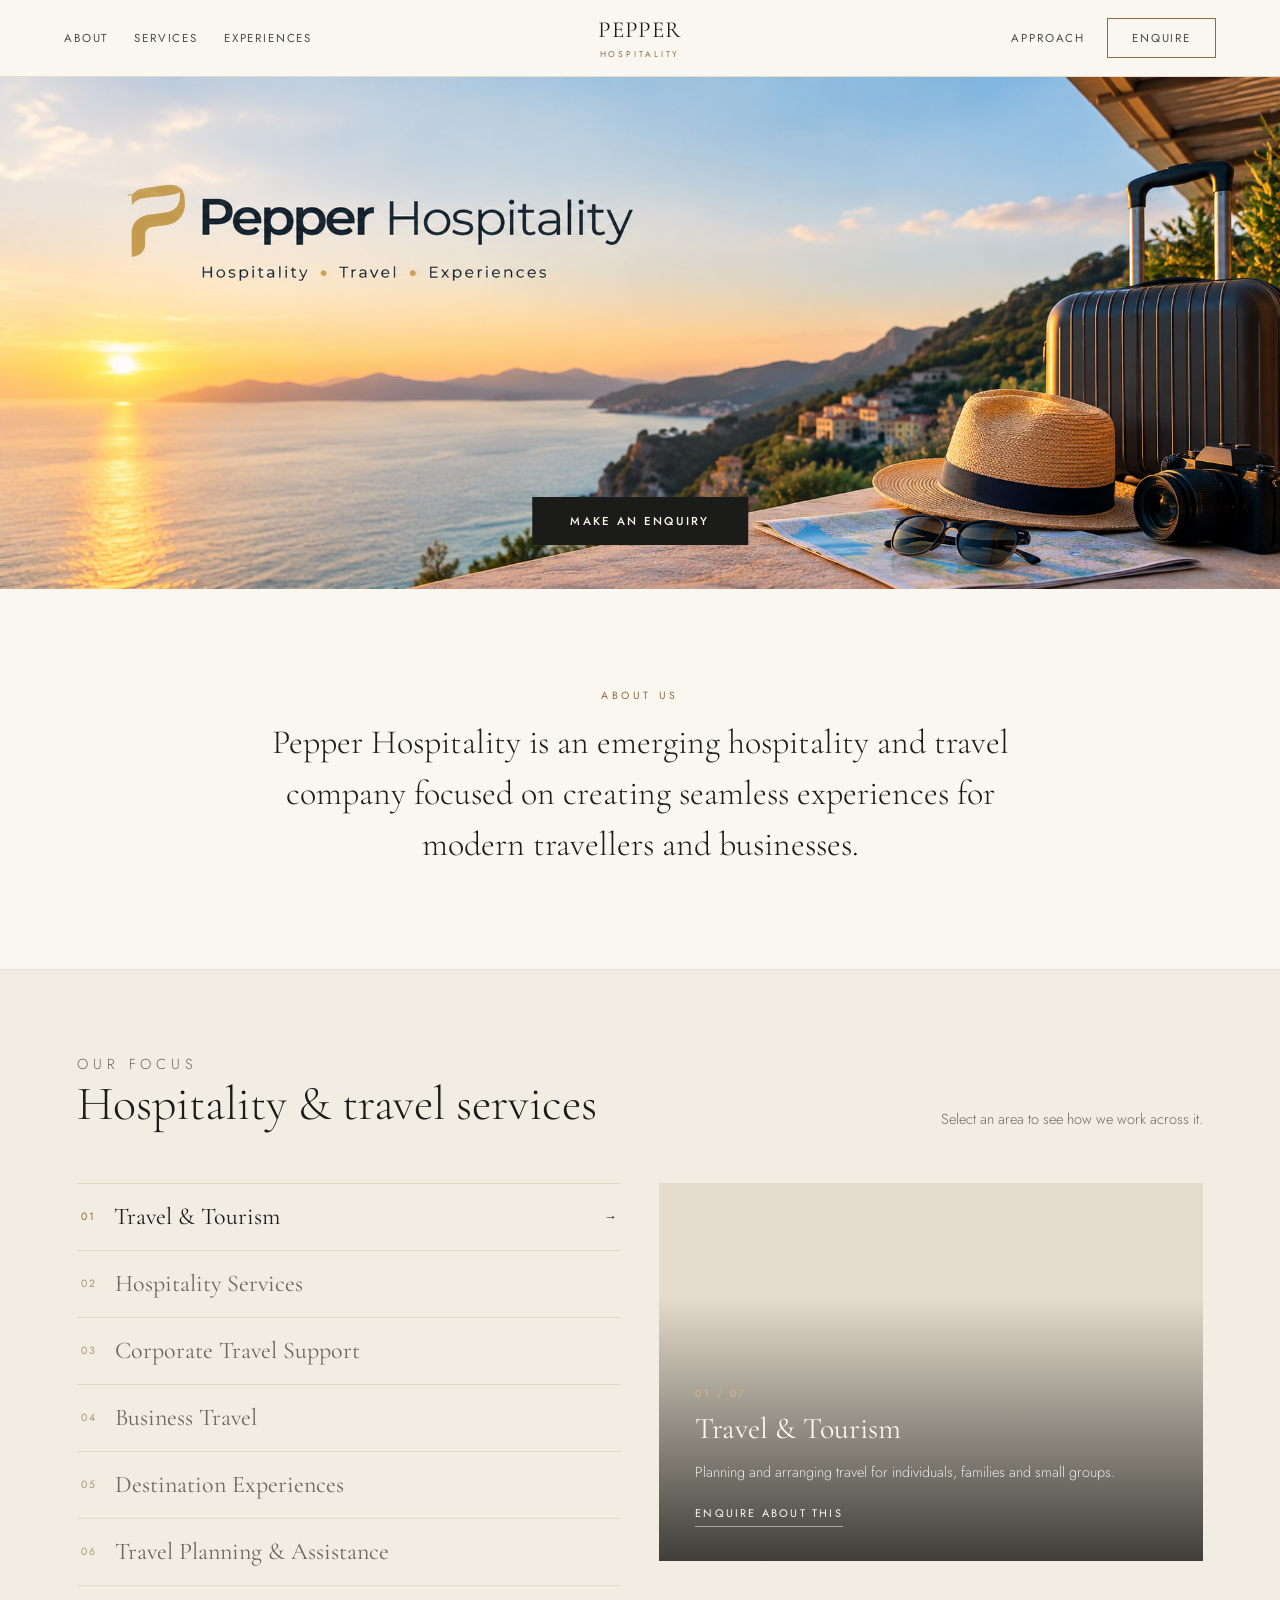
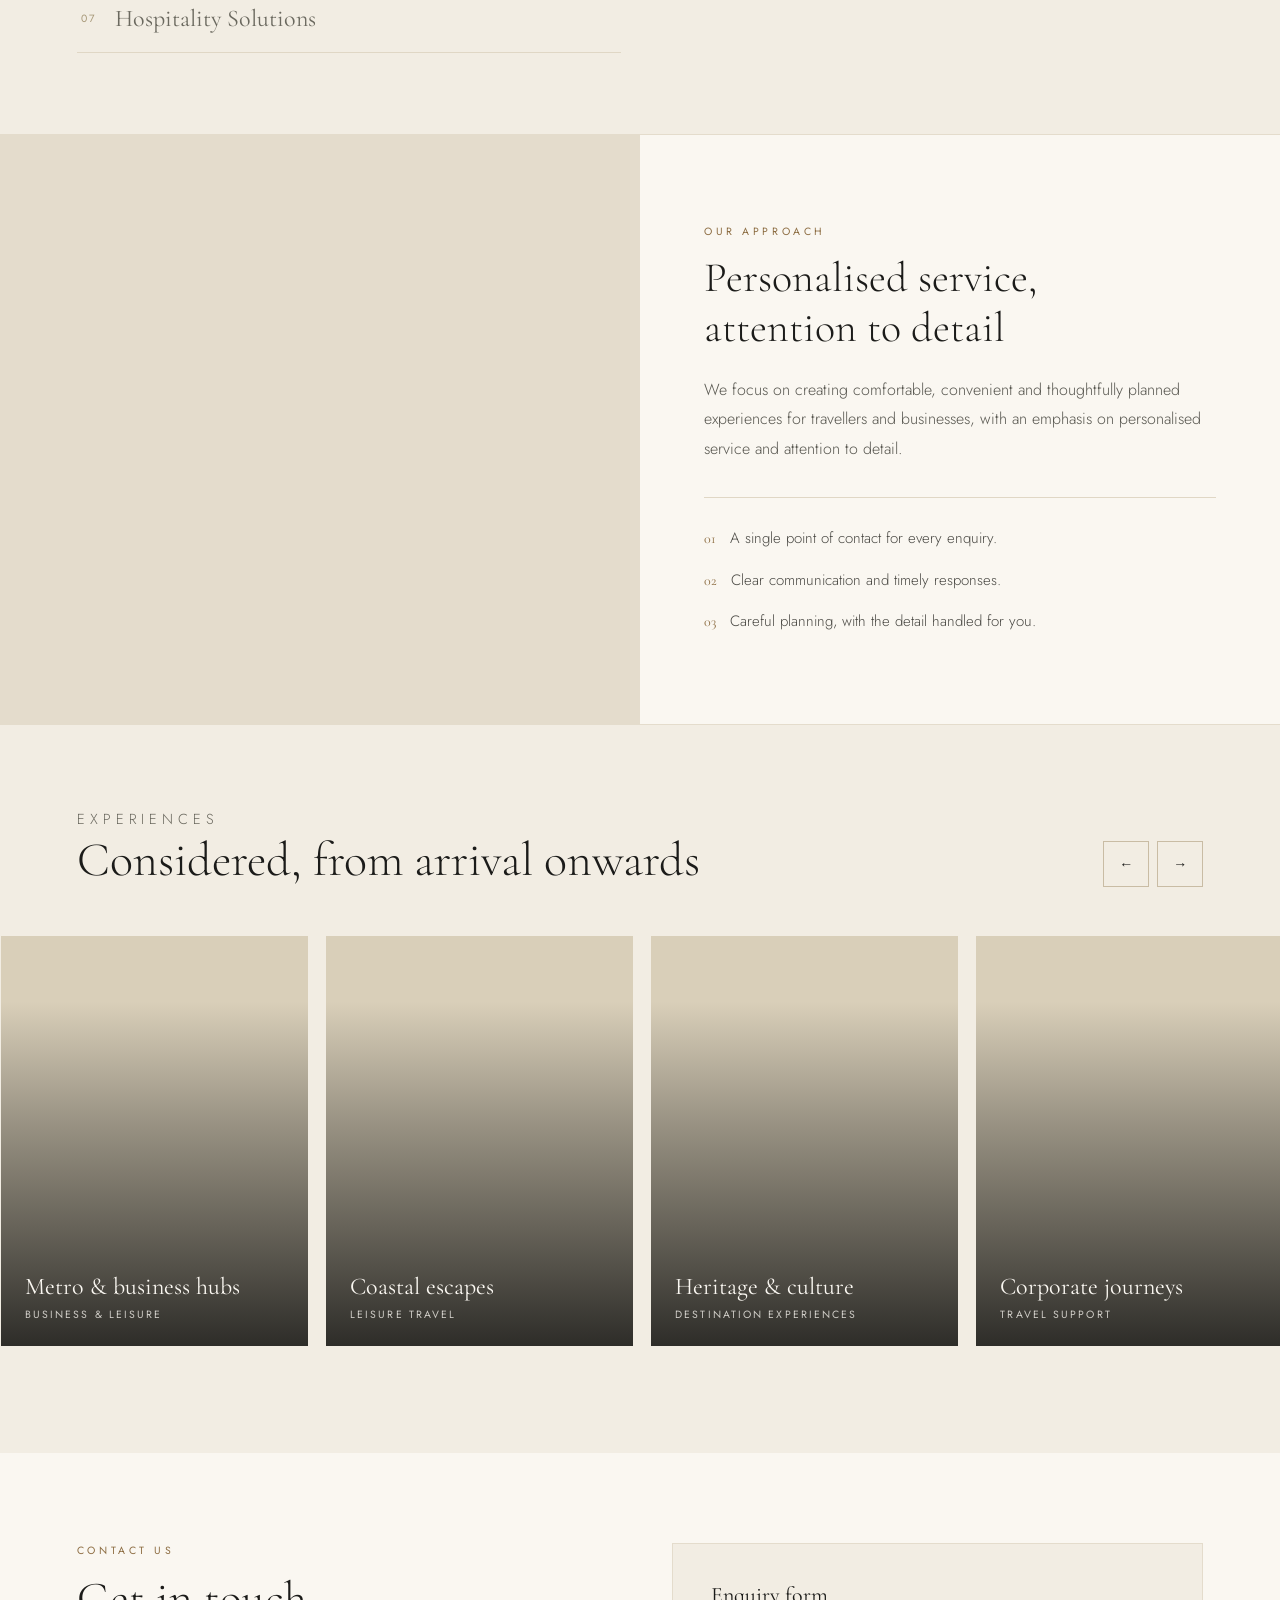
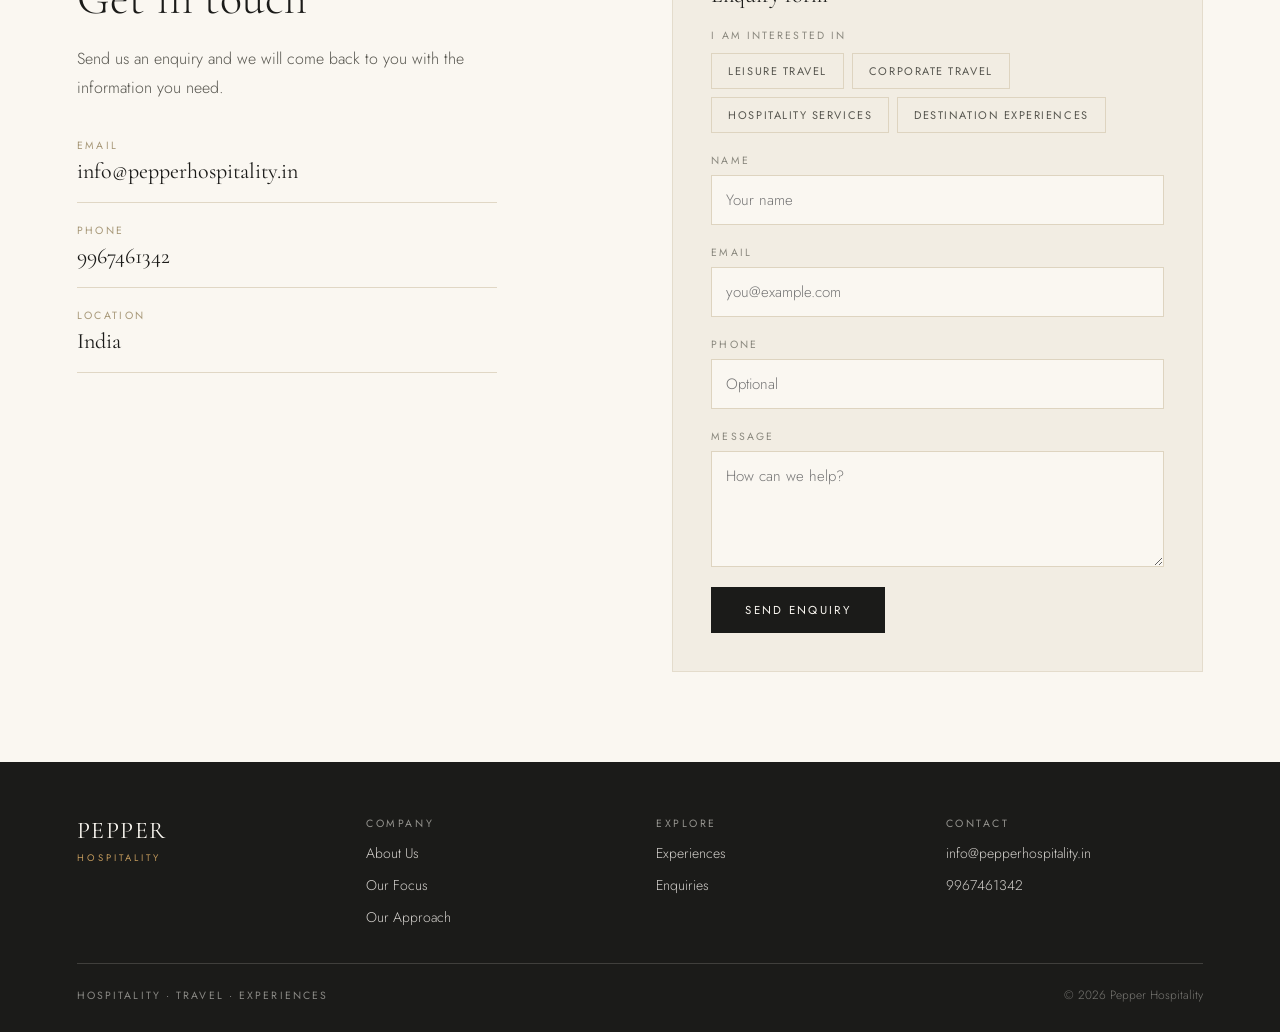
==== index.html @ b29d6ea1 "Add site content and GitHub Actions deploy workflow Deploys to the production server via rsync over " ====
<!DOCTYPE html>
<html lang="en">
<head>
<meta charset="utf-8">
<meta name="viewport" content="width=device-width, initial-scale=1">
<title>Pepper Hospitality — Hospitality · Travel · Experiences</title>
<meta name="description" content="Pepper Hospitality is an emerging hospitality and travel company focused on creating seamless experiences for modern travellers and businesses.">
<link rel="preconnect" href="https://fonts.googleapis.com">
<link rel="preconnect" href="https://fonts.gstatic.com" crossorigin>
<link href="https://fonts.googleapis.com/css2?family=Cormorant+Garamond:ital,wght@0,300;0,400;0,500;1,300&family=Jost:wght@300;400;500;600;700&display=swap" rel="stylesheet">
<link rel="stylesheet" href="assets/style.css">
</head>
<body>

<header class="site-header">
  <nav class="nav-links">
    <a href="#about">About</a>
    <a href="#focus">Services</a>
    <a href="#experiences">Experiences</a>
  </nav>
  <a href="#top" class="brand">
    <span class="brand-name">PEPPER</span>
    <span class="brand-sub">Hospitality</span>
  </a>
  <div class="nav-right">
    <a href="#approach">Approach</a>
    <a href="#contact" class="btn-enquire">Enquire</a>
  </div>
</header>

<section id="top" class="hero">
  <img class="hero-image" src="assets/hero-banner.png" alt="Pepper Hospitality — Hospitality, Travel, Experiences">
  <a href="#contact" class="hero-cta">Make an enquiry</a>
</section>

<section id="about" class="about">
  <div class="about-inner">
    <p class="eyebrow">About Us</p>
    <p class="about-lead serif">Pepper Hospitality is an emerging hospitality and travel company focused on creating seamless experiences for modern travellers and businesses.</p>
  </div>
</section>

<section id="focus" class="focus">
  <div class="section-head">
    <div>
      <p class="eyebrow">Our Focus</p>
      <h2 class="serif">Hospitality &amp; travel services</h2>
    </div>
    <p>Select an area to see how we work across it.</p>
  </div>
  <div class="focus-grid">
    <div class="focus-list">
      <button type="button" class="focus-item" data-no="01" data-title="Travel &amp; Tourism" data-body="Planning and arranging travel for individuals, families and small groups." data-img="https://images.unsplash.com/photo-1524492412937-b28074a5d7da?auto=format&amp;fit=crop&amp;w=1200&amp;q=80">
        <span class="no">01</span>
        <span class="title serif">Travel &amp; Tourism</span>
        <span class="arrow">→</span>
      </button>
      <button type="button" class="focus-item" data-no="02" data-title="Hospitality Services" data-body="Guest-focused hospitality support delivered to a consistent standard." data-img="https://images.unsplash.com/photo-1611892440504-42a792e24d32?auto=format&amp;fit=crop&amp;w=1200&amp;q=80">
        <span class="no">02</span>
        <span class="title serif">Hospitality Services</span>
        <span class="arrow">→</span>
      </button>
      <button type="button" class="focus-item" data-no="03" data-title="Corporate Travel Support" data-body="Assisting organisations with the travel arrangements of their teams." data-img="https://images.unsplash.com/photo-1552664730-d307ca884978?auto=format&amp;fit=crop&amp;w=1200&amp;q=80">
        <span class="no">03</span>
        <span class="title serif">Corporate Travel Support</span>
        <span class="arrow">→</span>
      </button>
      <button type="button" class="focus-item" data-no="04" data-title="Business Travel" data-body="Travel and stay arrangements for meetings, projects and assignments." data-img="https://images.unsplash.com/photo-1486406146926-c627a92ad1ab?auto=format&amp;fit=crop&amp;w=1200&amp;q=80">
        <span class="no">04</span>
        <span class="title serif">Business Travel</span>
        <span class="arrow">→</span>
      </button>
      <button type="button" class="focus-item" data-no="05" data-title="Destination Experiences" data-body="Local experiences selected to suit the traveller and the occasion." data-img="https://images.unsplash.com/photo-1582719478250-c89cae4dc85b?auto=format&amp;fit=crop&amp;w=1200&amp;q=80">
        <span class="no">05</span>
        <span class="title serif">Destination Experiences</span>
        <span class="arrow">→</span>
      </button>
      <button type="button" class="focus-item" data-no="06" data-title="Travel Planning &amp; Assistance" data-body="Itineraries, documentation guidance and support before and during travel." data-img="https://images.unsplash.com/photo-1488646953014-85cb44e25828?auto=format&amp;fit=crop&amp;w=1200&amp;q=80">
        <span class="no">06</span>
        <span class="title serif">Travel Planning &amp; Assistance</span>
        <span class="arrow">→</span>
      </button>
      <button type="button" class="focus-item" data-no="07" data-title="Hospitality Solutions" data-body="Practical hospitality and travel solutions tailored to each client's needs." data-img="https://images.unsplash.com/photo-1590381105924-c72589b9ef3f?auto=format&amp;fit=crop&amp;w=1200&amp;q=80">
        <span class="no">07</span>
        <span class="title serif">Hospitality Solutions</span>
        <span class="arrow">→</span>
      </button>
    </div>
    <div class="focus-panel">
      <div class="focus-panel-copy">
        <p class="no"></p>
        <p class="title serif"></p>
        <p class="body"></p>
        <a href="#contact" class="link">Enquire about this</a>
      </div>
    </div>
  </div>
</section>

<section id="approach" class="approach">
  <div class="approach-media" style="background-image:url('https://images.pexels.com/photos/7580778/pexels-photo-7580778.jpeg?auto=compress&amp;cs=tinysrgb&amp;w=1400')"></div>
  <div class="approach-copy">
    <p class="eyebrow">Our Approach</p>
    <h2 class="serif">Personalised service, attention to detail</h2>
    <p class="lead">We focus on creating comfortable, convenient and thoughtfully planned experiences for travellers and businesses, with an emphasis on personalised service and attention to detail.</p>
    <div class="principles">
      <div class="principle">
        <span class="no serif">01</span>
        <p>A single point of contact for every enquiry.</p>
      </div>
      <div class="principle">
        <span class="no serif">02</span>
        <p>Clear communication and timely responses.</p>
      </div>
      <div class="principle">
        <span class="no serif">03</span>
        <p>Careful planning, with the detail handled for you.</p>
      </div>
    </div>
  </div>
</section>

<section id="experiences" class="experiences">
  <div class="section-head">
    <div>
      <p class="eyebrow">Experiences</p>
      <h2 class="serif">Considered, from arrival onwards</h2>
    </div>
    <div class="rail-controls">
      <button type="button" class="rail-btn prev" aria-label="Scroll left">←</button>
      <button type="button" class="rail-btn next" aria-label="Scroll right">→</button>
    </div>
  </div>
  <div class="rail">
    <a href="#contact" class="experience-card">
      <div class="media" style="background-image:url('https://images.pexels.com/photos/2526935/pexels-photo-2526935.jpeg?auto=compress&amp;cs=tinysrgb&amp;w=1400')"></div>
      <div class="shade"></div>
      <div class="copy">
        <p class="name serif">Metro &amp; business hubs</p>
        <p class="kind">Business &amp; leisure</p>
      </div>
    </a>
    <a href="#contact" class="experience-card">
      <div class="media" style="background-image:url('https://images.unsplash.com/photo-1512343879784-a960bf40e7f2?auto=format&amp;fit=crop&amp;w=1000&amp;q=80')"></div>
      <div class="shade"></div>
      <div class="copy">
        <p class="name serif">Coastal escapes</p>
        <p class="kind">Leisure travel</p>
      </div>
    </a>
    <a href="#contact" class="experience-card">
      <div class="media" style="background-image:url('https://images.unsplash.com/photo-1599661046289-e31897846e41?auto=format&amp;fit=crop&amp;w=1000&amp;q=80')"></div>
      <div class="shade"></div>
      <div class="copy">
        <p class="name serif">Heritage &amp; culture</p>
        <p class="kind">Destination experiences</p>
      </div>
    </a>
    <a href="#contact" class="experience-card">
      <div class="media" style="background-image:url('https://images.unsplash.com/photo-1486406146926-c627a92ad1ab?auto=format&amp;fit=crop&amp;w=1000&amp;q=80')"></div>
      <div class="shade"></div>
      <div class="copy">
        <p class="name serif">Corporate journeys</p>
        <p class="kind">Travel support</p>
      </div>
    </a>
    <a href="#contact" class="experience-card">
      <div class="media" style="background-image:url('https://images.unsplash.com/photo-1477587458883-47145ed94245?auto=format&amp;fit=crop&amp;w=1000&amp;q=80')"></div>
      <div class="shade"></div>
      <div class="copy">
        <p class="name serif">Heritage trails</p>
        <p class="kind">Heritage journeys</p>
      </div>
    </a>
  </div>
</section>

<section id="contact" class="contact">
  <div>
    <p class="eyebrow">Contact Us</p>
    <h2 class="serif">Get in touch</h2>
    <p class="contact-lead">Send us an enquiry and we will come back to you with the information you need.</p>
    <div class="contact-list">
      <div class="contact-item">
        <p class="label">Email</p>
        <a href="mailto:info@pepperhospitality.in">info@pepperhospitality.in</a>
      </div>
      <div class="contact-item">
        <p class="label">Phone</p>
        <a href="tel:9967461342">9967461342</a>
      </div>
      <div class="contact-item">
        <p class="label">Location</p>
        <a href="#contact">India</a>
      </div>
    </div>
  </div>
  <form class="contact-form" action="https://formspree.io/f/your-form-id" method="POST">
    <p class="form-title">Enquiry form</p>
    <div class="interest-group">
      <span class="label">I am interested in</span>
      <div class="interest-chips">
        <button type="button" class="chip" data-label="Leisure travel">Leisure travel</button>
        <button type="button" class="chip" data-label="Corporate travel">Corporate travel</button>
        <button type="button" class="chip" data-label="Hospitality services">Hospitality services</button>
        <button type="button" class="chip" data-label="Destination experiences">Destination experiences</button>
      </div>
    </div>
    <input type="hidden" name="interests" value="">
    <label class="field">
      <span class="label">Name</span>
      <input type="text" name="name" placeholder="Your name">
    </label>
    <label class="field">
      <span class="label">Email</span>
      <input type="email" name="email" placeholder="you@example.com">
    </label>
    <label class="field">
      <span class="label">Phone</span>
      <input type="tel" name="phone" placeholder="Optional">
    </label>
    <label class="field">
      <span class="label">Message</span>
      <textarea name="message" rows="4" placeholder="How can we help?"></textarea>
    </label>
    <div class="form-actions">
      <button type="submit" class="btn-submit">Send enquiry</button>
      <p class="form-sent">Thank you — we will be in touch shortly.</p>
    </div>
  </form>
</section>

<footer class="site-footer">
  <div class="footer-top">
    <div class="footer-brand">
      <p class="serif">PEPPER</p>
      <p>Hospitality</p>
    </div>
    <div class="footer-col">
      <p class="col-title">Company</p>
      <a href="#about">About Us</a>
      <a href="#focus">Our Focus</a>
      <a href="#approach">Our Approach</a>
    </div>
    <div class="footer-col">
      <p class="col-title">Explore</p>
      <a href="#experiences">Experiences</a>
      <a href="#contact">Enquiries</a>
    </div>
    <div class="footer-col">
      <p class="col-title">Contact</p>
      <a href="mailto:info@pepperhospitality.in">info@pepperhospitality.in</a>
      <a href="tel:9967461342">9967461342</a>
    </div>
  </div>
  <div class="footer-bottom">
    <p>Hospitality · Travel · Experiences</p>
    <p>© 2026 Pepper Hospitality</p>
  </div>
</footer>

<script src="assets/script.js"></script>
</body>
</html>
---- assets/style.css ----
/* Pepper Hospitality — v3 standalone implementation */

:root {
  --bg: #FAF7F1;
  --bg-alt: #F2EDE3;
  --bg-alt-2: #F4EFE6;
  --text: #1B1B19;
  --text-soft: #57564F;
  --text-softer: #6B695F;
  --text-muted: #4B4A45;
  --text-faint: #8A887E;
  --text-faint-2: #A79878;
  --accent: #8C6C41;
  --accent-dark: #6E5432;
  --accent-light: #D6B888;
  --accent-lighter: #C39A5C;
  --border: #E4DCCC;
  --border-soft: #E0D7C5;
  --border-input: #DED4C0;
  --border-strong: #C9BCA4;
  --dark: #1B1B19;
  --dark-bg-alt: #E4DCCC;
}

* { box-sizing: border-box; }

html { scroll-behavior: smooth; }

body {
  margin: 0;
  background: var(--bg);
  color: var(--text);
  font-family: 'Jost', system-ui, sans-serif;
  -webkit-font-smoothing: antialiased;
  overflow-x: hidden;
}

a { color: var(--accent); text-decoration: none; }
a:hover { color: var(--accent-dark); }

::selection { background: #E6DAC6; }

.serif { font-family: 'Cormorant Garamond', serif; }

.eyebrow {
  margin: 0 0 14px;
  font-size: 10.5px;
  letter-spacing: 0.34em;
  text-transform: uppercase;
  color: var(--accent);
}

@keyframes rise { from { opacity: 0; transform: translateY(16px); } to { opacity: 1; transform: none; } }
@keyframes revealUp { from { opacity: 0; transform: translateY(26px); } to { opacity: 1; transform: none; } }
@keyframes lineGrow { from { transform: scaleX(0); } to { transform: scaleX(1); } }
@keyframes marquee { from { transform: translateX(0); } to { transform: translateX(-50%); } }
@keyframes floaty { 0%, 100% { transform: translateY(0) rotate(-3deg); } 50% { transform: translateY(-9px) rotate(-3deg); } }
@keyframes floaty2 { 0%, 100% { transform: translateY(0) rotate(4deg); } 50% { transform: translateY(-11px) rotate(4deg); } }

/* ---------- Header ---------- */

.site-header {
  position: sticky;
  top: 0;
  z-index: 60;
  display: grid;
  grid-template-columns: 1fr auto 1fr;
  align-items: center;
  gap: 20px;
  padding: 16px clamp(20px, 5vw, 64px);
  background: rgba(250, 247, 241, 0.94);
  backdrop-filter: blur(12px);
  border-bottom: 1px solid var(--border);
}

.nav-links {
  display: flex;
  align-items: center;
  gap: 26px;
  font-size: 11.5px;
  letter-spacing: 0.16em;
  text-transform: uppercase;
}

.nav-links a { color: var(--text-muted); }
.nav-links a:hover { color: var(--accent); }

.brand {
  display: grid;
  justify-items: center;
  gap: 4px;
  color: var(--text);
  text-align: center;
}

.brand-name { font-family: 'Cormorant Garamond', serif; font-size: 23px; letter-spacing: 0.06em; }
.brand-sub { font-size: 8.5px; letter-spacing: 0.34em; text-transform: uppercase; color: var(--accent); }

.nav-right {
  display: flex;
  align-items: center;
  justify-content: flex-end;
  gap: 22px;
  font-size: 11.5px;
  letter-spacing: 0.16em;
  text-transform: uppercase;
}

.nav-right a { color: var(--text-muted); }
.nav-right a:hover { color: var(--accent); }

.btn-enquire {
  padding: 11px 24px;
  border: 1px solid var(--accent);
  color: var(--accent);
  transition: background 200ms ease, color 200ms ease;
}
.btn-enquire:hover { background: var(--accent); color: var(--bg); }

/* ---------- Hero ---------- */

.hero {
  position: relative;
  display: grid;
  justify-items: center;
  background: var(--bg-alt-2);
  overflow: hidden;
}

.hero-image {
  display: block;
  width: 100%;
  height: auto;
  animation: rise 1s ease-out both;
}

.hero-cta {
  position: absolute;
  left: 50%;
  bottom: clamp(18px, 4vw, 44px);
  transform: translateX(-50%);
  padding: 16px 38px;
  background: var(--dark);
  color: var(--bg);
  font-size: 11.5px;
  font-weight: 500;
  letter-spacing: 0.2em;
  text-transform: uppercase;
  white-space: nowrap;
  z-index: 2;
  transition: background 200ms ease;
}
.hero-cta:hover { background: var(--accent); color: var(--bg); }

/* ---------- About ---------- */

.about {
  padding: clamp(64px, 11vh, 128px) clamp(20px, 6vw, 80px);
  display: grid;
  justify-items: center;
  text-align: center;
}

.about-inner {
  max-width: 780px;
  animation: revealUp 0.9s ease-out both;
  animation-timeline: view();
  animation-range: entry 4% cover 26%;
}

.about-lead {
  margin: 0;
  font-family: 'Cormorant Garamond', serif;
  font-weight: 300;
  font-size: clamp(22px, 2.9vw, 34px);
  line-height: 1.5;
  text-wrap: pretty;
}

.about-body {
  margin: 26px auto 0;
  max-width: 600px;
  font-weight: 300;
  font-size: 16px;
  line-height: 1.85;
  color: var(--text-soft);
  text-wrap: pretty;
}

/* ---------- Focus / Services ---------- */

.focus {
  padding: clamp(56px, 9vh, 110px) clamp(20px, 6vw, 80px);
  background: var(--bg-alt);
  border-top: 1px solid var(--border);
  border-bottom: 1px solid var(--border);
}

.section-head {
  display: flex;
  flex-wrap: wrap;
  align-items: end;
  justify-content: space-between;
  gap: 20px;
  margin-bottom: clamp(30px, 4vw, 52px);
}

.section-head h2 {
  margin: 0;
  font-family: 'Cormorant Garamond', serif;
  font-weight: 300;
  font-size: clamp(28px, 3.8vw, 48px);
  line-height: 1.14;
}

.section-head p {
  margin: 0;
  max-width: 340px;
  font-weight: 300;
  font-size: 14.5px;
  line-height: 1.8;
  color: var(--text-softer);
  text-wrap: pretty;
}

.focus-grid {
  display: grid;
  grid-template-columns: repeat(auto-fit, minmax(300px, 1fr));
  gap: clamp(24px, 3vw, 56px);
  align-items: start;
}

.focus-list {
  display: grid;
  gap: 0;
  border-top: 1px solid var(--border-soft);
}

.focus-item {
  display: grid;
  grid-template-columns: auto 1fr auto;
  align-items: center;
  gap: 18px;
  width: 100%;
  padding: 18px 4px;
  background: transparent;
  border: 0;
  border-bottom: 1px solid var(--border-soft);
  text-align: left;
  cursor: pointer;
  font-family: 'Jost', sans-serif;
  color: var(--text-softer);
  transition: color 300ms ease;
}

.focus-item .no {
  font-size: 10.5px;
  letter-spacing: 0.2em;
  color: var(--text-faint-2);
  transition: color 300ms ease;
}

.focus-item .title {
  font-family: 'Cormorant Garamond', serif;
  font-weight: 400;
  font-size: clamp(18px, 2vw, 24px);
  line-height: 1.25;
}

.focus-item .arrow {
  font-size: 13px;
  opacity: 0;
  transition: opacity 300ms ease;
}

.focus-item.active { color: var(--text); }
.focus-item.active .no { color: var(--accent); }
.focus-item.active .arrow { opacity: 1; }

.focus-panel {
  position: relative;
  min-height: clamp(320px, 42vh, 470px);
  background: var(--dark-bg-alt);
  background-size: cover;
  background-position: center;
  background-repeat: no-repeat;
  transition: background-image 600ms ease;
}

.focus-panel::before {
  content: "";
  position: absolute;
  inset: 0;
  background: linear-gradient(180deg, rgba(27,27,25,0) 30%, rgba(27,27,25,0.82) 100%);
}

.focus-panel-copy {
  position: absolute;
  left: clamp(20px, 3vw, 36px);
  right: clamp(20px, 3vw, 36px);
  bottom: clamp(22px, 3vw, 34px);
  color: var(--bg);
}

.focus-panel-copy .no {
  margin: 0 0 10px;
  font-size: 10.5px;
  letter-spacing: 0.24em;
  color: var(--accent-light);
}

.focus-panel-copy .title {
  margin: 0;
  font-family: 'Cormorant Garamond', serif;
  font-weight: 400;
  font-size: clamp(22px, 2.6vw, 30px);
  line-height: 1.2;
}

.focus-panel-copy .body {
  margin: 12px 0 0;
  max-width: 420px;
  font-weight: 300;
  font-size: 14.5px;
  line-height: 1.8;
  color: rgba(250, 247, 241, 0.88);
  text-wrap: pretty;
}

.focus-panel-copy .link {
  display: inline-block;
  margin-top: 20px;
  font-size: 11px;
  letter-spacing: 0.2em;
  text-transform: uppercase;
  color: var(--bg);
  border-bottom: 1px solid rgba(250, 247, 241, 0.5);
  padding-bottom: 5px;
  transition: color 200ms ease, border-color 200ms ease;
}
.focus-panel-copy .link:hover { color: var(--accent-light); border-color: var(--accent-light); }

/* ---------- Approach ---------- */

.approach {
  display: grid;
  grid-template-columns: repeat(auto-fit, minmax(320px, 1fr));
  align-items: stretch;
}

.approach-media {
  min-height: clamp(320px, 46vh, 520px);
  background-color: var(--dark-bg-alt);
  background-size: cover;
  background-position: center;
}

.approach-copy {
  display: grid;
  align-content: center;
  padding: clamp(48px, 7vw, 96px) clamp(24px, 5vw, 72px);
  animation: revealUp 0.9s ease-out both;
  animation-timeline: view();
  animation-range: entry 4% cover 24%;
}

.approach-copy h2 {
  margin: 0;
  font-family: 'Cormorant Garamond', serif;
  font-weight: 300;
  font-size: clamp(26px, 3.4vw, 42px);
  line-height: 1.18;
  text-wrap: balance;
}

.approach-copy p.lead {
  margin: 22px 0 0;
  max-width: 520px;
  font-weight: 300;
  font-size: 16px;
  line-height: 1.85;
  color: var(--text-soft);
  text-wrap: pretty;
}

.principles {
  display: grid;
  gap: 16px;
  margin-top: 34px;
  padding-top: 28px;
  border-top: 1px solid var(--border-soft);
}

.principle {
  display: grid;
  grid-template-columns: auto 1fr;
  gap: 14px;
  align-items: baseline;
}

.principle .no {
  font-family: 'Cormorant Garamond', serif;
  font-size: 14px;
  color: var(--accent);
}

.principle p {
  margin: 0;
  font-weight: 300;
  font-size: 15px;
  line-height: 1.7;
  color: var(--text-muted);
}

/* ---------- Experiences ---------- */

.experiences {
  padding: clamp(56px, 9vh, 110px) 0;
  background: var(--bg-alt);
  border-top: 1px solid var(--border);
}

.experiences .section-head {
  padding: 0 clamp(20px, 6vw, 80px);
  margin-bottom: clamp(28px, 3.5vw, 46px);
}

.rail-controls { display: flex; gap: 8px; }

.rail-btn {
  width: 46px;
  height: 46px;
  display: grid;
  place-items: center;
  background: transparent;
  border: 1px solid var(--border-strong);
  color: var(--text);
  font-size: 14px;
  cursor: pointer;
  transition: background 200ms ease, color 200ms ease, border-color 200ms ease;
}
.rail-btn:hover { background: var(--dark); color: var(--bg); border-color: var(--dark); }

.rail {
  display: flex;
  gap: 18px;
  overflow-x: auto;
  padding: 4px clamp(20px, 6vw, 80px) 26px;
  scroll-snap-type: x mandatory;
}

.rail::-webkit-scrollbar { height: 2px; }
.rail::-webkit-scrollbar-thumb { background: var(--border-strong); }
.rail::-webkit-scrollbar-track { background: var(--border); }

.experience-card {
  position: relative;
  flex: 0 0 clamp(230px, 24vw, 320px);
  aspect-ratio: 3 / 4;
  overflow: hidden;
  scroll-snap-align: start;
  display: block;
  color: var(--bg);
}

.experience-card .media {
  position: absolute;
  inset: 0;
  background-color: #D9CFB9;
  background-size: cover;
  background-position: center;
  transition: transform 900ms cubic-bezier(0.2, 0.7, 0.2, 1);
}
.experience-card:hover .media { transform: scale(1.06); }

.experience-card .shade {
  position: absolute;
  inset: 0;
  background: linear-gradient(180deg, rgba(27,27,25,0) 16%, rgba(27,27,25,0.34) 46%, rgba(27,27,25,0.9) 100%);
}

.experience-card .copy {
  position: absolute;
  left: 24px;
  right: 24px;
  bottom: 24px;
}

.experience-card .name {
  margin: 0;
  font-family: 'Cormorant Garamond', serif;
  font-size: 24px;
  font-weight: 400;
}

.experience-card .kind {
  margin: 6px 0 0;
  font-size: 10.5px;
  letter-spacing: 0.2em;
  text-transform: uppercase;
  color: rgba(250, 247, 241, 0.78);
}

/* ---------- Contact ---------- */

.contact {
  display: grid;
  grid-template-columns: repeat(auto-fit, minmax(320px, 1fr));
  gap: clamp(36px, 5vw, 80px);
  padding: clamp(60px, 10vh, 120px) clamp(20px, 6vw, 80px);
}

.contact h2 {
  margin: 0;
  font-family: 'Cormorant Garamond', serif;
  font-weight: 300;
  font-size: clamp(28px, 3.6vw, 46px);
  line-height: 1.14;
}

.contact-lead {
  margin: 20px 0 36px;
  max-width: 420px;
  font-weight: 300;
  font-size: 16px;
  line-height: 1.82;
  color: var(--text-soft);
  text-wrap: pretty;
}

.contact-list {
  display: grid;
  gap: 20px;
  max-width: 420px;
}

.contact-item {
  display: grid;
  gap: 5px;
  padding-bottom: 18px;
  border-bottom: 1px solid var(--border-soft);
}

.contact-item .label {
  margin: 0;
  font-size: 10.5px;
  letter-spacing: 0.22em;
  text-transform: uppercase;
  color: var(--text-faint-2);
}

.contact-item a {
  font-family: 'Cormorant Garamond', serif;
  font-size: 22px;
  color: var(--text);
}
.contact-item a:hover { color: var(--accent); }

.contact-form {
  display: grid;
  gap: 20px;
  align-content: start;
  padding: clamp(28px, 3vw, 44px);
  background: var(--bg-alt);
  border: 1px solid var(--border);
}

.contact-form .form-title {
  margin: 0;
  font-family: 'Cormorant Garamond', serif;
  font-size: 22px;
  font-weight: 400;
}

.interest-group { display: grid; gap: 10px; }

.interest-group .label {
  font-size: 10.5px;
  letter-spacing: 0.2em;
  text-transform: uppercase;
  color: var(--text-faint);
}

.interest-chips { display: flex; flex-wrap: wrap; gap: 8px; }

.chip {
  padding: 9px 16px;
  background: transparent;
  color: var(--text-soft);
  border: 1px solid var(--border-input);
  font-family: 'Jost', sans-serif;
  font-size: 11px;
  letter-spacing: 0.14em;
  text-transform: uppercase;
  cursor: pointer;
  transition: background 250ms ease, color 250ms ease, border-color 250ms ease;
}

.chip.active {
  background: var(--dark);
  color: var(--bg);
  border-color: var(--dark);
}

.field { display: grid; gap: 7px; }

.field .label {
  font-size: 10.5px;
  letter-spacing: 0.2em;
  text-transform: uppercase;
  color: var(--text-faint);
}

.field input,
.field textarea {
  width: 100%;
  padding: 13px 14px;
  background: var(--bg);
  border: 1px solid var(--border-input);
  color: var(--text);
  font-family: 'Jost', sans-serif;
  font-size: 15px;
  font-weight: 300;
  outline: none;
  transition: border-color 200ms ease;
}

.field input:focus,
.field textarea:focus { border-color: var(--accent); }

.field textarea { resize: vertical; }

.form-actions {
  display: flex;
  flex-wrap: wrap;
  align-items: center;
  gap: 16px;
}

.btn-submit {
  padding: 15px 34px;
  background: var(--dark);
  color: var(--bg);
  border: 0;
  font-family: 'Jost', sans-serif;
  font-size: 11.5px;
  letter-spacing: 0.2em;
  text-transform: uppercase;
  cursor: pointer;
  transition: background 200ms ease;
}
.btn-submit:hover { background: var(--accent); }

.form-sent {
  margin: 0;
  font-size: 13px;
  font-weight: 300;
  color: var(--accent-dark);
  display: none;
}
.form-sent.visible { display: block; }

/* ---------- Footer ---------- */

.site-footer {
  background: var(--dark);
  color: var(--bg);
  padding: clamp(40px, 6vh, 64px) clamp(20px, 6vw, 80px) 28px;
}

.footer-top {
  display: grid;
  grid-template-columns: repeat(auto-fit, minmax(150px, 1fr));
  gap: 32px;
  padding-bottom: 36px;
  border-bottom: 1px solid rgba(250, 247, 241, 0.16);
}

.footer-brand p:first-child {
  margin: 0;
  font-family: 'Cormorant Garamond', serif;
  font-size: 24px;
  letter-spacing: 0.06em;
}

.footer-brand p:last-child {
  margin: 6px 0 0;
  font-size: 9.5px;
  letter-spacing: 0.32em;
  text-transform: uppercase;
  color: var(--accent-lighter);
}

.footer-col {
  display: grid;
  gap: 12px;
  align-content: start;
}

.footer-col .col-title {
  margin: 0;
  font-size: 10.5px;
  letter-spacing: 0.24em;
  text-transform: uppercase;
  color: rgba(250, 247, 241, 0.55);
}

.footer-col a {
  font-size: 14px;
  font-weight: 300;
  color: rgba(250, 247, 241, 0.82);
}
.footer-col a:hover { color: var(--accent-light); }

.footer-bottom {
  display: flex;
  flex-wrap: wrap;
  align-items: center;
  justify-content: space-between;
  gap: 14px;
  padding-top: 22px;
}

.footer-bottom p:first-child {
  margin: 0;
  font-size: 10.5px;
  letter-spacing: 0.2em;
  text-transform: uppercase;
  color: rgba(250, 247, 241, 0.5);
}

.footer-bottom p:last-child {
  margin: 0;
  font-size: 12px;
  font-weight: 300;
  color: rgba(250, 247, 241, 0.42);
}
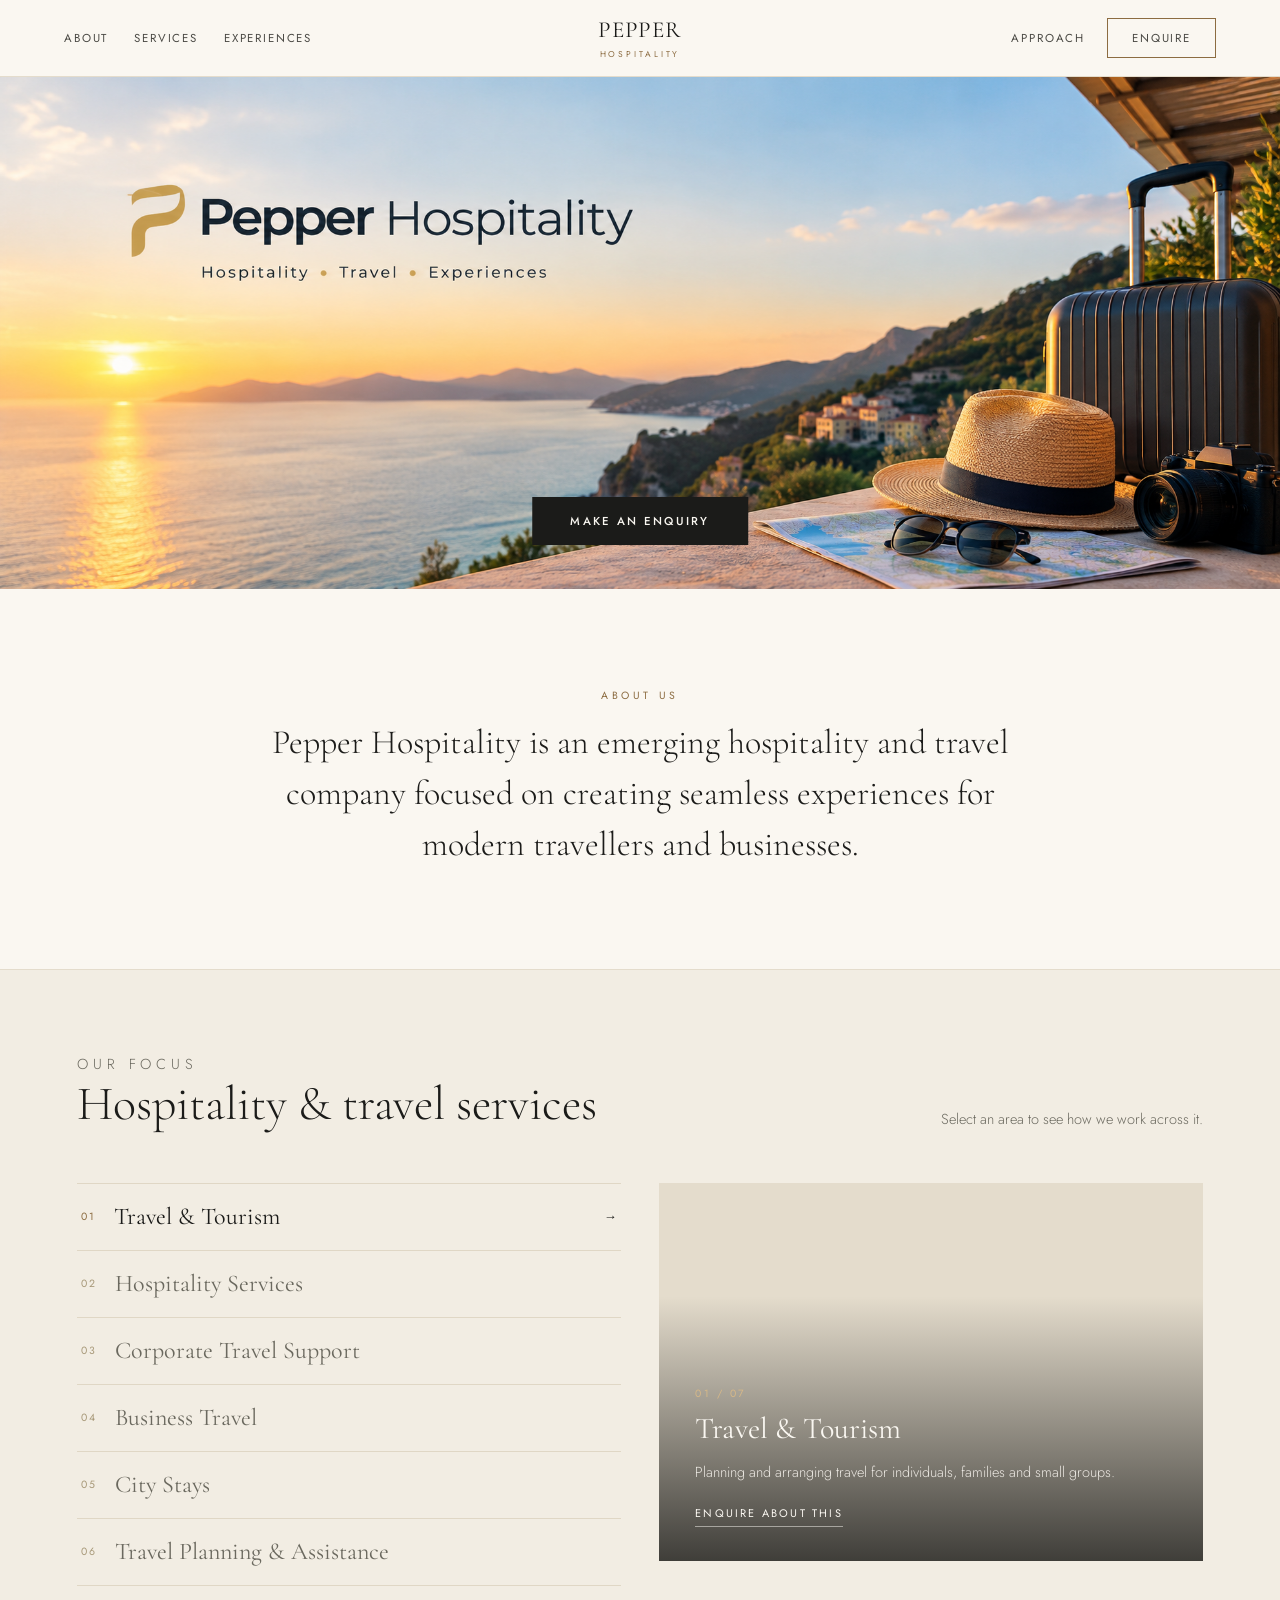
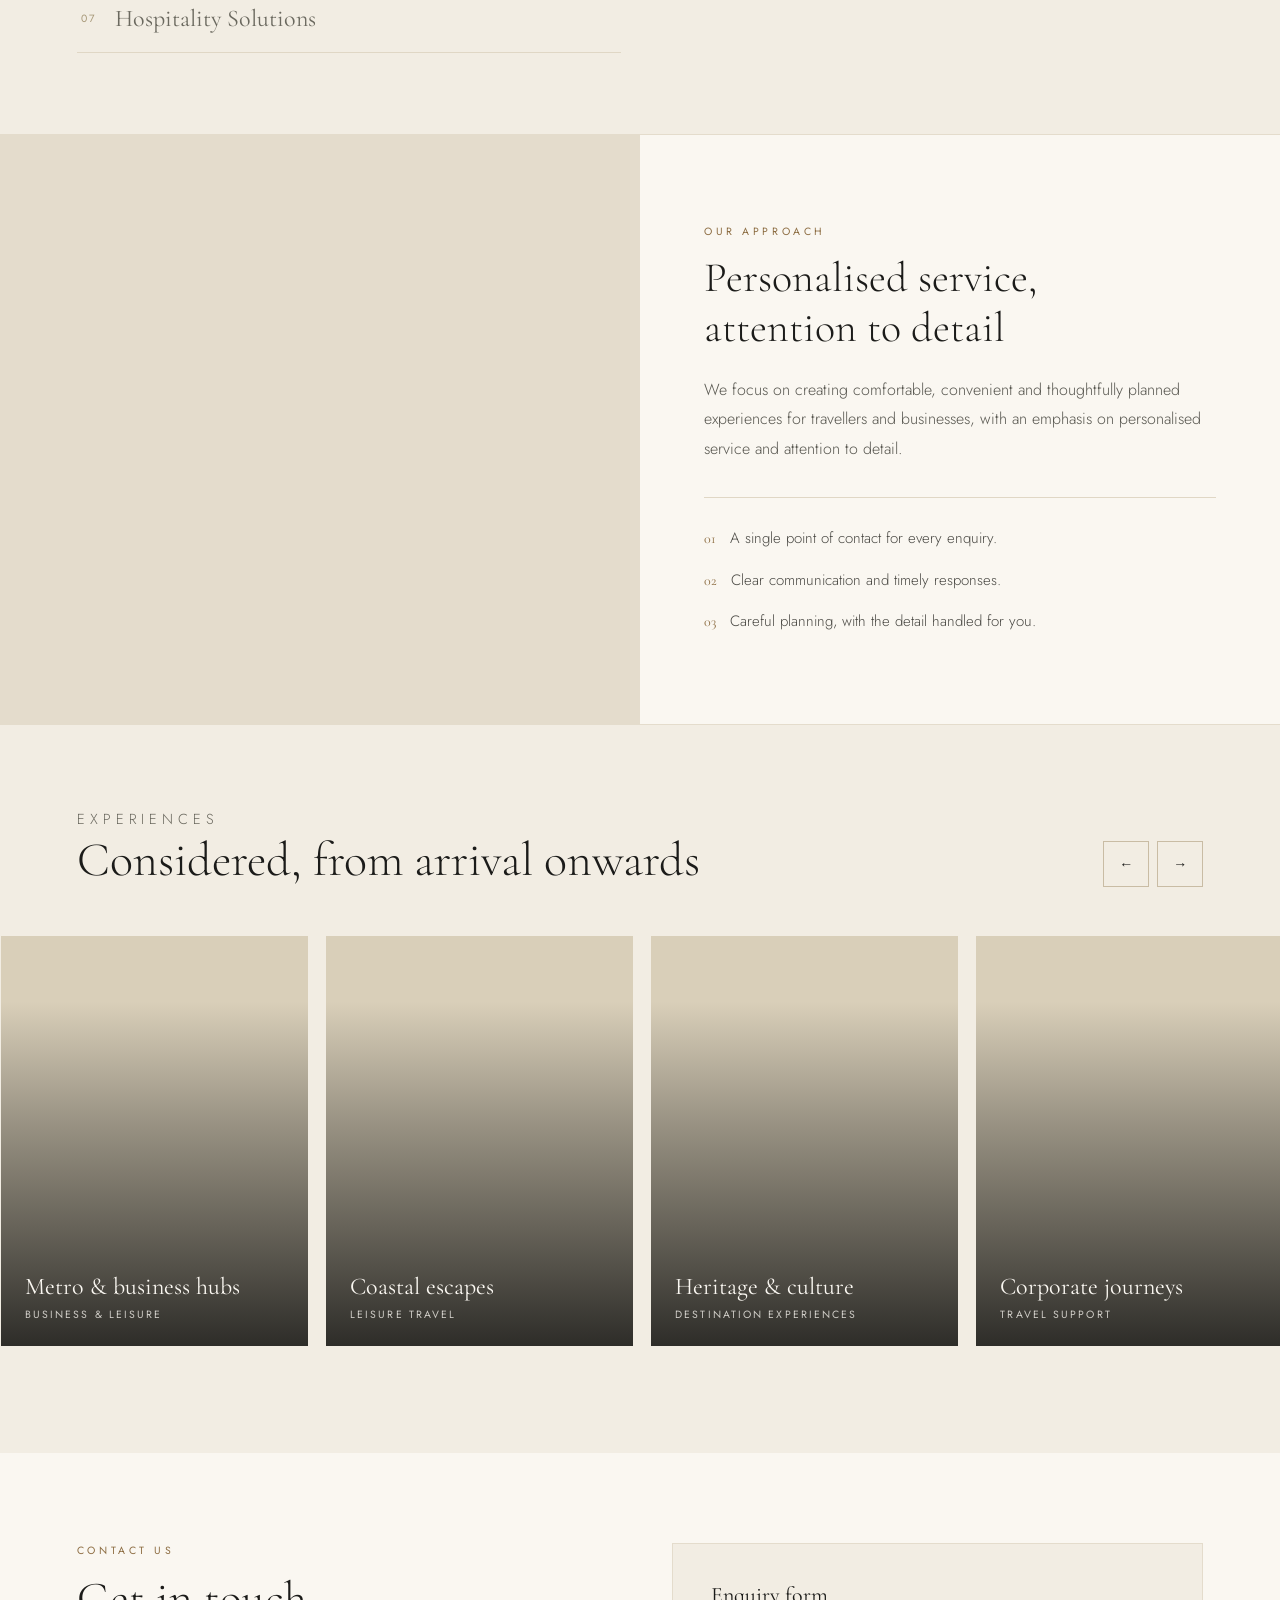
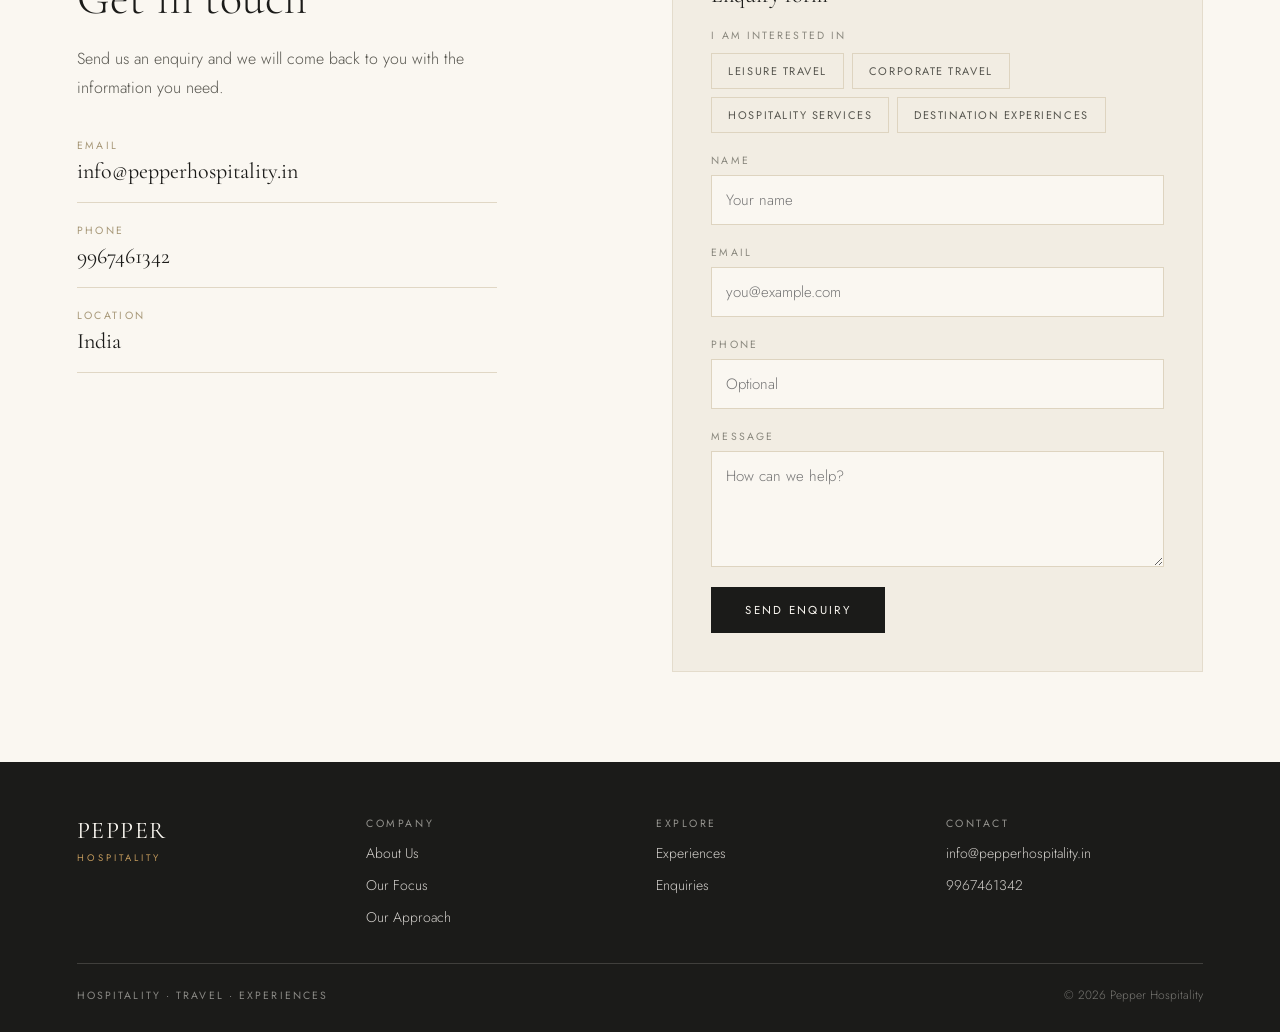
==== commit 3d5b6d87: "Update focus item title and approach media background image" ====
--- a/index.html
+++ b/index.html
@@ -70,9 +70,9 @@
         <span class="title serif">Business Travel</span>
         <span class="arrow">→</span>
       </button>
-      <button type="button" class="focus-item" data-no="05" data-title="Destination Experiences" data-body="Local experiences selected to suit the traveller and the occasion." data-img="https://images.unsplash.com/photo-1582719478250-c89cae4dc85b?auto=format&amp;fit=crop&amp;w=1200&amp;q=80">
+      <button type="button" class="focus-item" data-no="05" data-title="City Stays" data-body="Local experiences selected to suit the traveller and the occasion." data-img="https://images.unsplash.com/photo-1582719478250-c89cae4dc85b?auto=format&amp;fit=crop&amp;w=1200&amp;q=80">
         <span class="no">05</span>
-        <span class="title serif">Destination Experiences</span>
+        <span class="title serif">City Stays</span>
         <span class="arrow">→</span>
       </button>
       <button type="button" class="focus-item" data-no="06" data-title="Travel Planning &amp; Assistance" data-body="Itineraries, documentation guidance and support before and during travel." data-img="https://images.unsplash.com/photo-1488646953014-85cb44e25828?auto=format&amp;fit=crop&amp;w=1200&amp;q=80">
@@ -98,7 +98,7 @@
 </section>
 
 <section id="approach" class="approach">
-  <div class="approach-media" style="background-image:url('https://images.pexels.com/photos/7580778/pexels-photo-7580778.jpeg?auto=compress&amp;cs=tinysrgb&amp;w=1400')"></div>
+  <div class="approach-media" style="background-image:url('https://images.unsplash.com/photo-1581455745605-97e982ec252b?auto=format&amp;fit=crop&amp;w=1400&amp;q=80')"></div>
   <div class="approach-copy">
     <p class="eyebrow">Our Approach</p>
     <h2 class="serif">Personalised service, attention to detail</h2>
--- a/assets/style.css
+++ b/assets/style.css
@@ -107,7 +107,7 @@
 }
 
 .nav-right a { color: var(--text-muted); }
-.nav-right a:hover { color: var(--accent); }
+.nav-right a:hover:not(.btn-enquire) { color: var(--accent); }
 
 .btn-enquire {
   padding: 11px 24px;
@@ -596,6 +596,11 @@
   transition: background 250ms ease, color 250ms ease, border-color 250ms ease;
 }
 
+.chip:hover:not(.active) {
+  border-color: var(--text);
+  color: var(--text);
+}
+
 .chip.active {
   background: var(--dark);
   color: var(--bg);
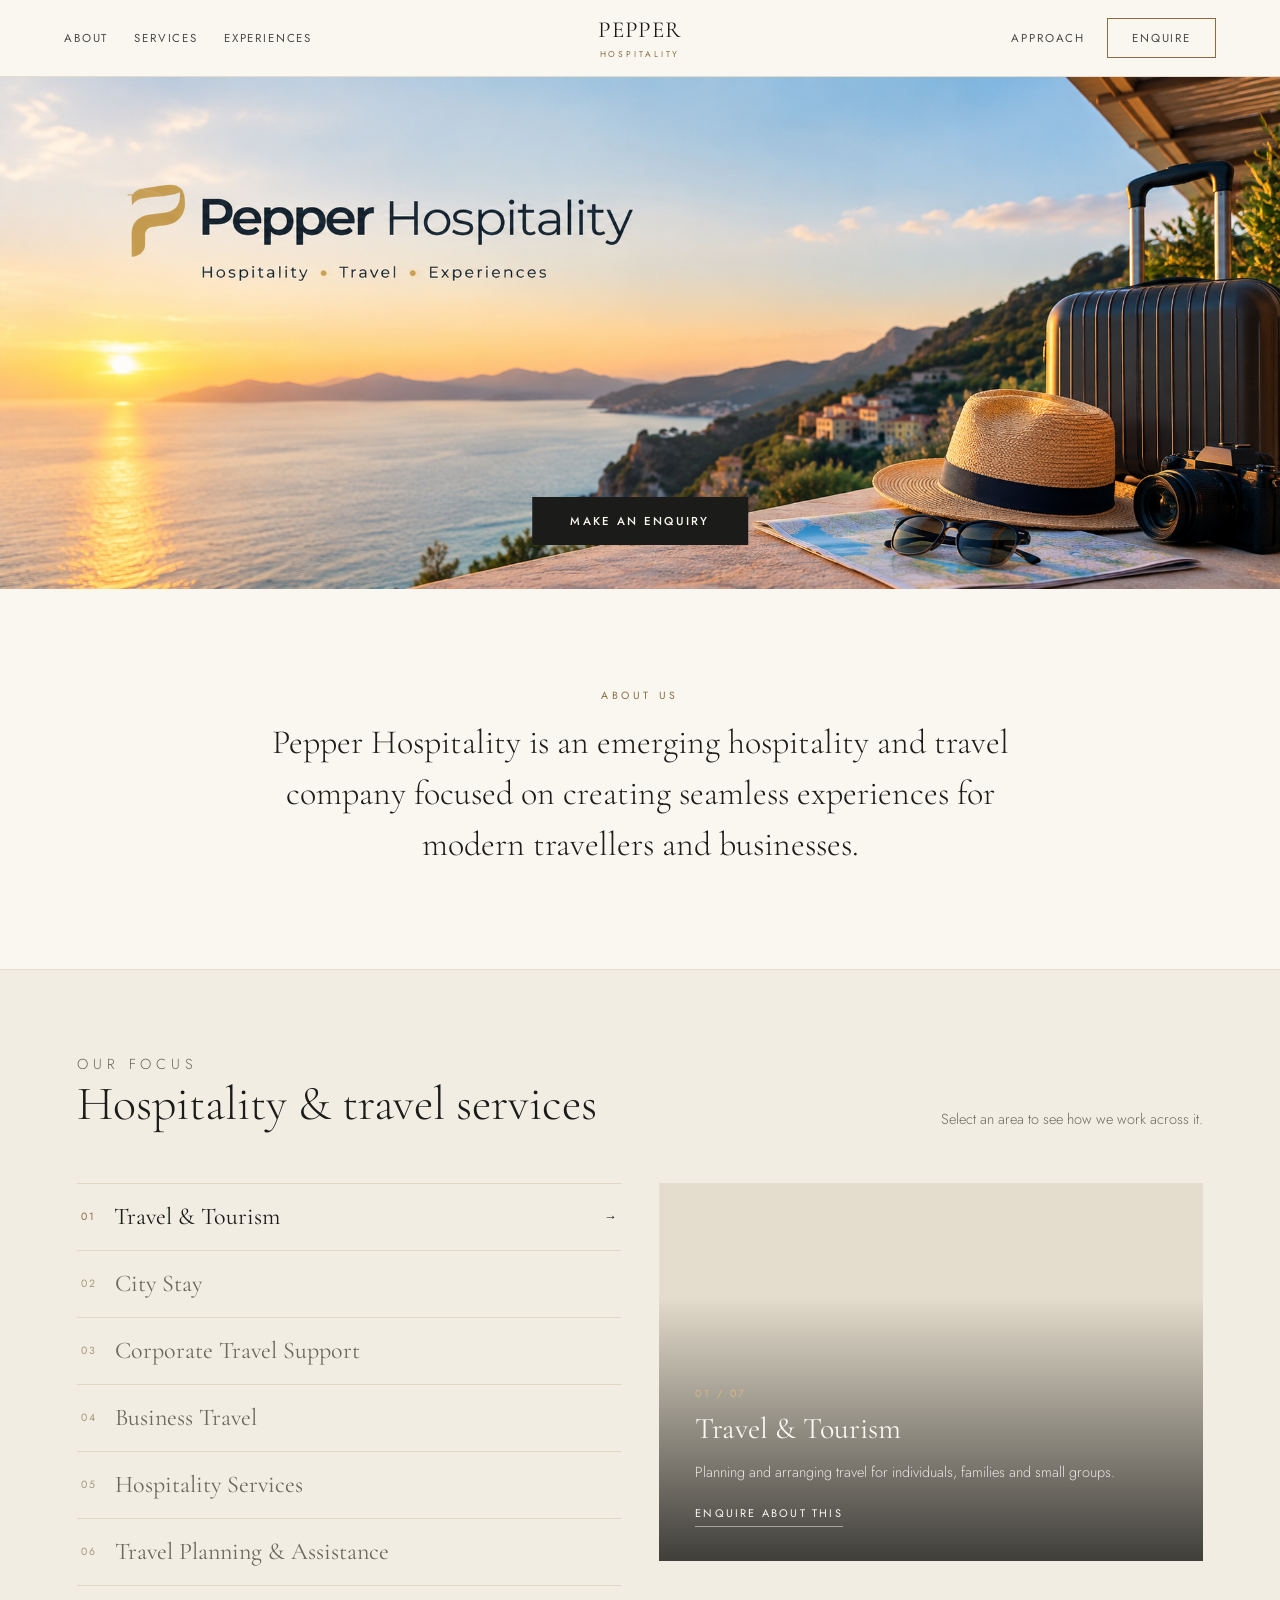
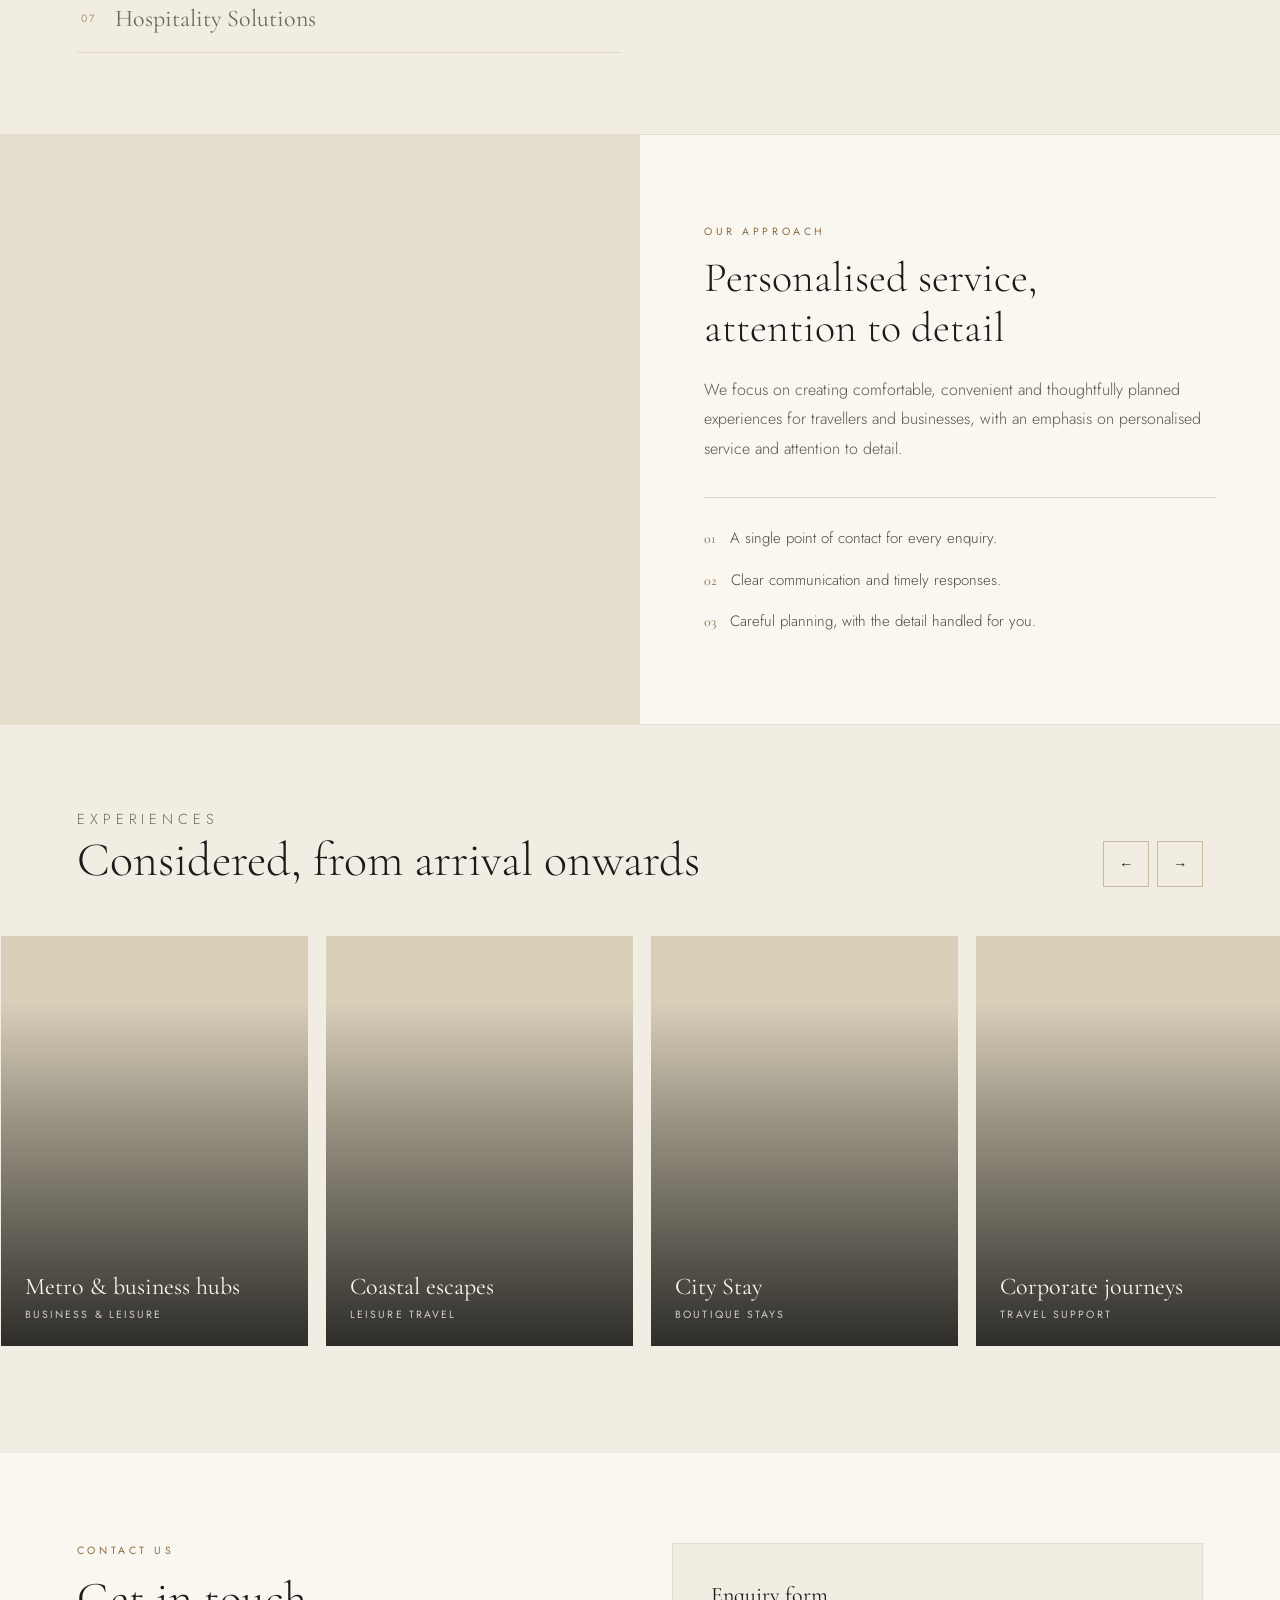
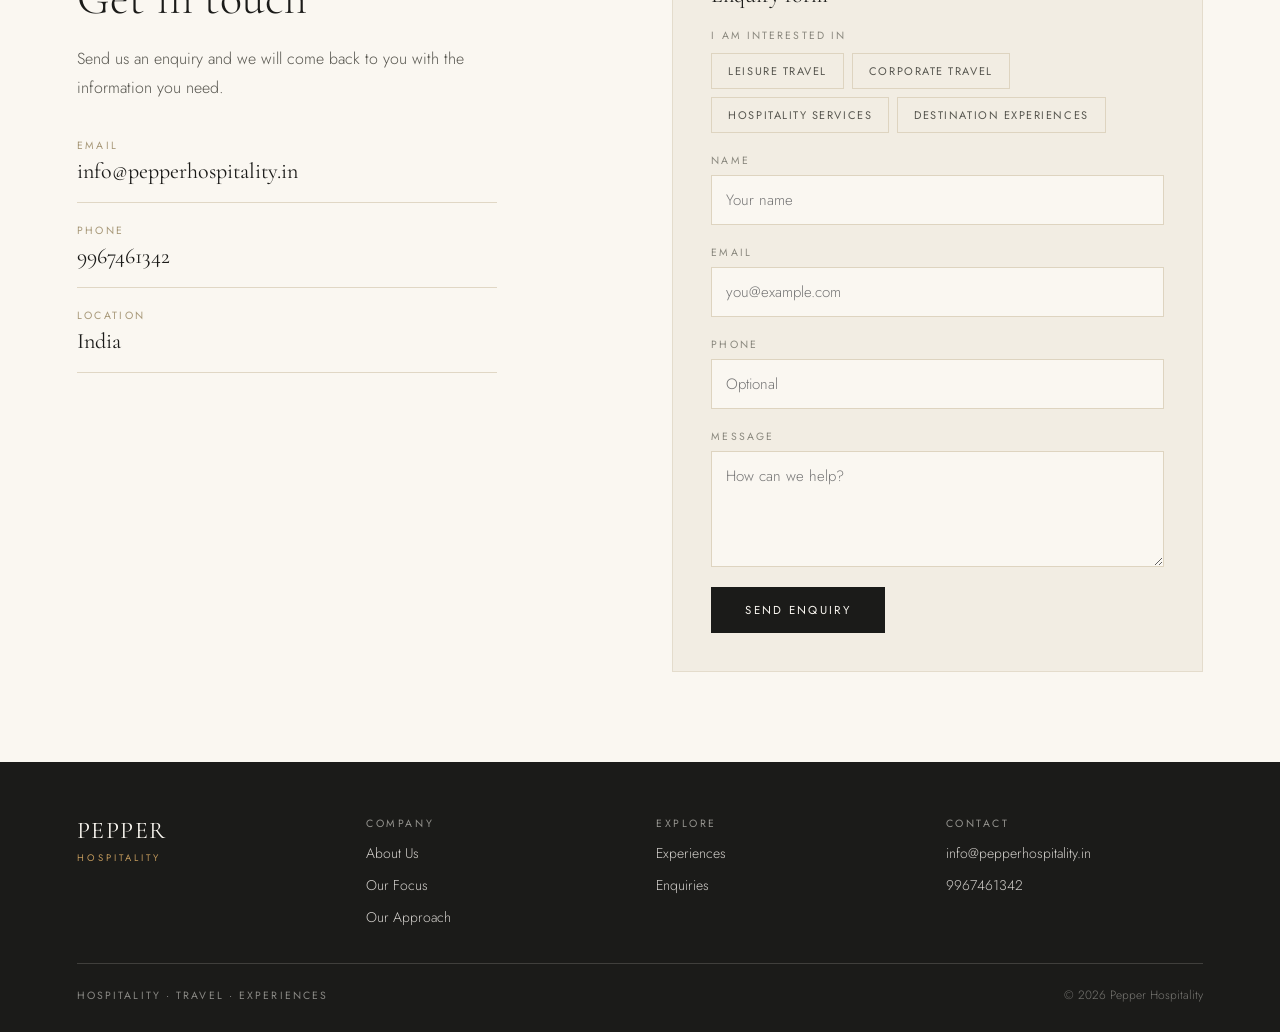
==== commit f275d67b: "Update focus item titles and associated images for clarity" ====
--- a/index.html
+++ b/index.html
@@ -55,9 +55,9 @@
         <span class="title serif">Travel &amp; Tourism</span>
         <span class="arrow">→</span>
       </button>
-      <button type="button" class="focus-item" data-no="02" data-title="Hospitality Services" data-body="Guest-focused hospitality support delivered to a consistent standard." data-img="https://images.unsplash.com/photo-1611892440504-42a792e24d32?auto=format&amp;fit=crop&amp;w=1200&amp;q=80">
+      <button type="button" class="focus-item" data-no="02" data-title="City Stay" data-body="Local experiences selected to suit the traveller and the occasion." data-img="https://images.unsplash.com/photo-1568495248636-6432b97bd949?auto=format&amp;fit=crop&amp;w=1200&amp;q=80">
         <span class="no">02</span>
-        <span class="title serif">Hospitality Services</span>
+        <span class="title serif">City Stay</span>
         <span class="arrow">→</span>
       </button>
       <button type="button" class="focus-item" data-no="03" data-title="Corporate Travel Support" data-body="Assisting organisations with the travel arrangements of their teams." data-img="https://images.unsplash.com/photo-1552664730-d307ca884978?auto=format&amp;fit=crop&amp;w=1200&amp;q=80">
@@ -70,9 +70,9 @@
         <span class="title serif">Business Travel</span>
         <span class="arrow">→</span>
       </button>
-      <button type="button" class="focus-item" data-no="05" data-title="City Stays" data-body="Local experiences selected to suit the traveller and the occasion." data-img="https://images.unsplash.com/photo-1582719478250-c89cae4dc85b?auto=format&amp;fit=crop&amp;w=1200&amp;q=80">
+      <button type="button" class="focus-item" data-no="05" data-title="Hospitality Services" data-body="Guest-focused hospitality support delivered to a consistent standard." data-img="https://images.unsplash.com/photo-1611892440504-42a792e24d32?auto=format&amp;fit=crop&amp;w=1200&amp;q=80">
         <span class="no">05</span>
-        <span class="title serif">City Stays</span>
+        <span class="title serif">Hospitality Services</span>
         <span class="arrow">→</span>
       </button>
       <button type="button" class="focus-item" data-no="06" data-title="Travel Planning &amp; Assistance" data-body="Itineraries, documentation guidance and support before and during travel." data-img="https://images.unsplash.com/photo-1488646953014-85cb44e25828?auto=format&amp;fit=crop&amp;w=1200&amp;q=80">
@@ -149,11 +149,11 @@
       </div>
     </a>
     <a href="#contact" class="experience-card">
-      <div class="media" style="background-image:url('https://images.unsplash.com/photo-1599661046289-e31897846e41?auto=format&amp;fit=crop&amp;w=1000&amp;q=80')"></div>
-      <div class="shade"></div>
-      <div class="copy">
-        <p class="name serif">Heritage &amp; culture</p>
-        <p class="kind">Destination experiences</p>
+      <div class="media" style="background-image:url('https://images.unsplash.com/photo-1769123300291-81262063e667?auto=format&amp;fit=crop&amp;w=1000&amp;q=80')"></div>
+      <div class="shade"></div>
+      <div class="copy">
+        <p class="name serif">City Stay</p>
+        <p class="kind">Boutique stays</p>
       </div>
     </a>
     <a href="#contact" class="experience-card">
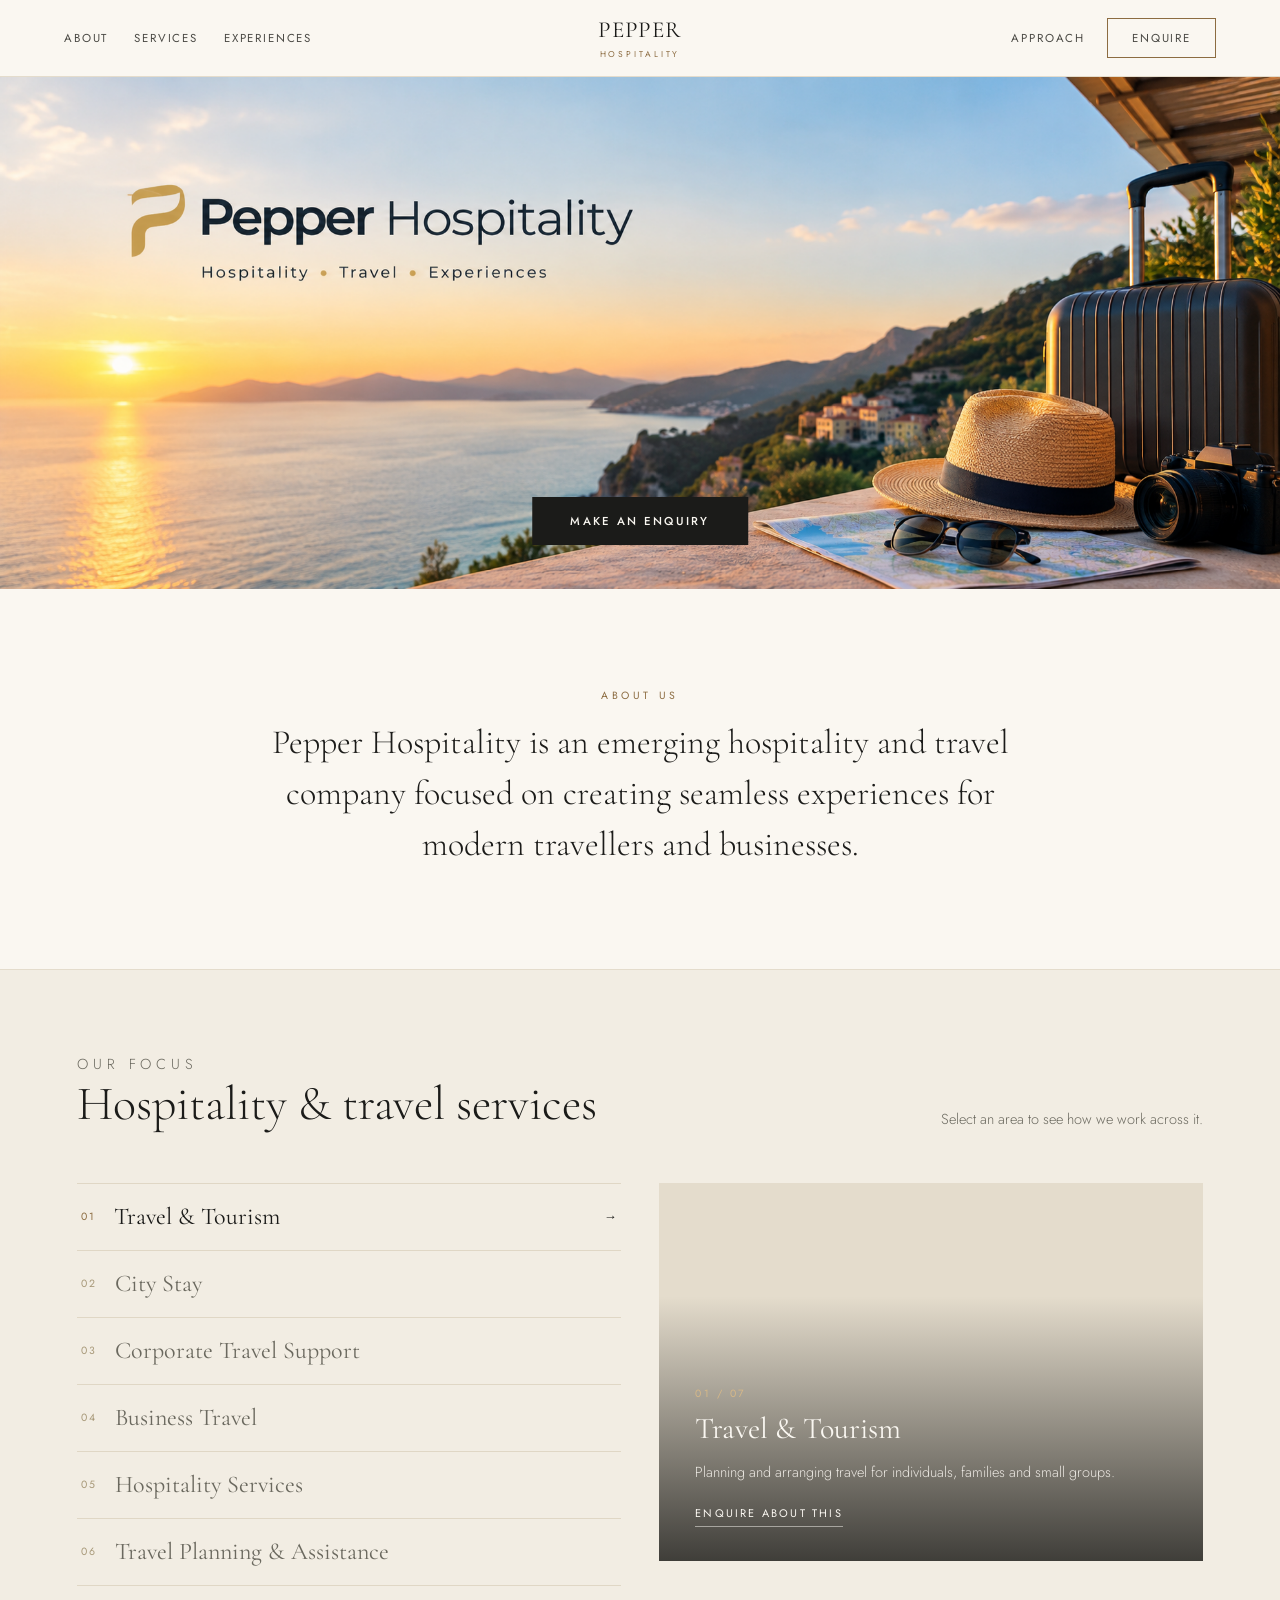
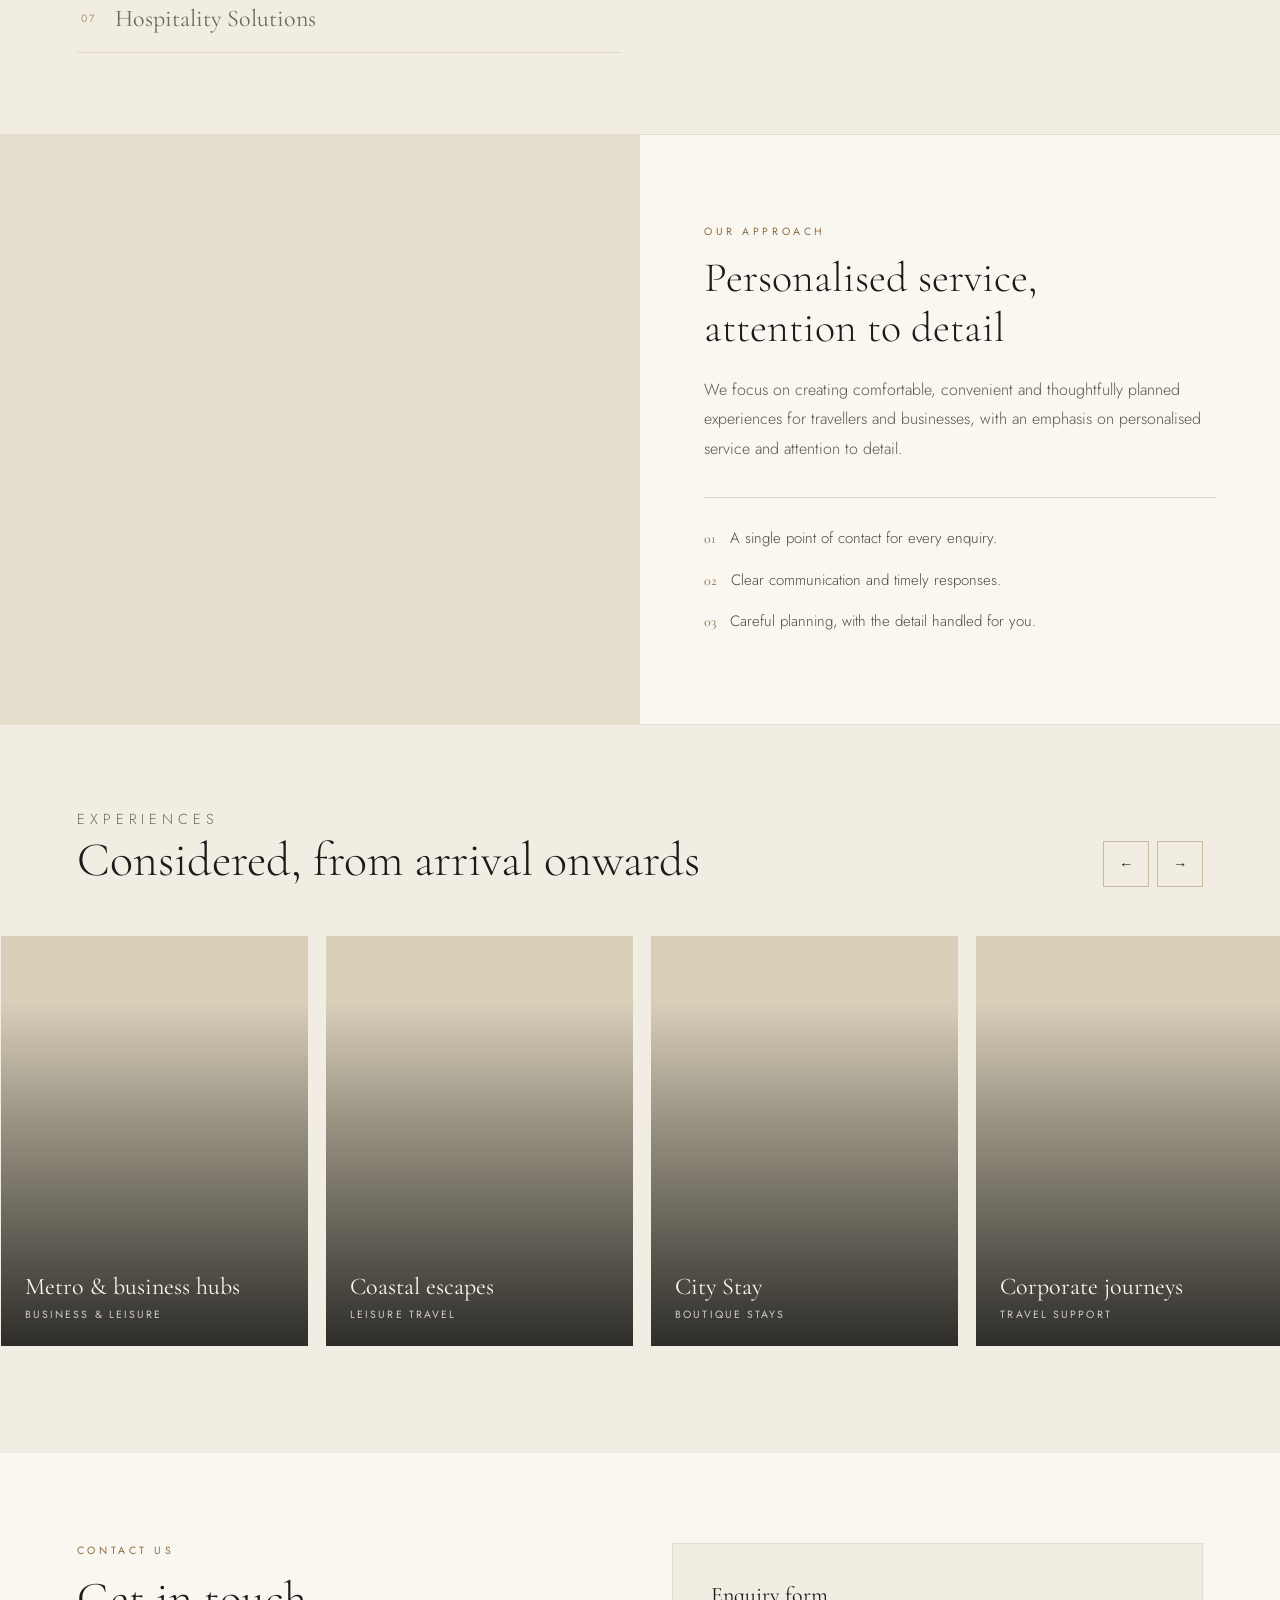
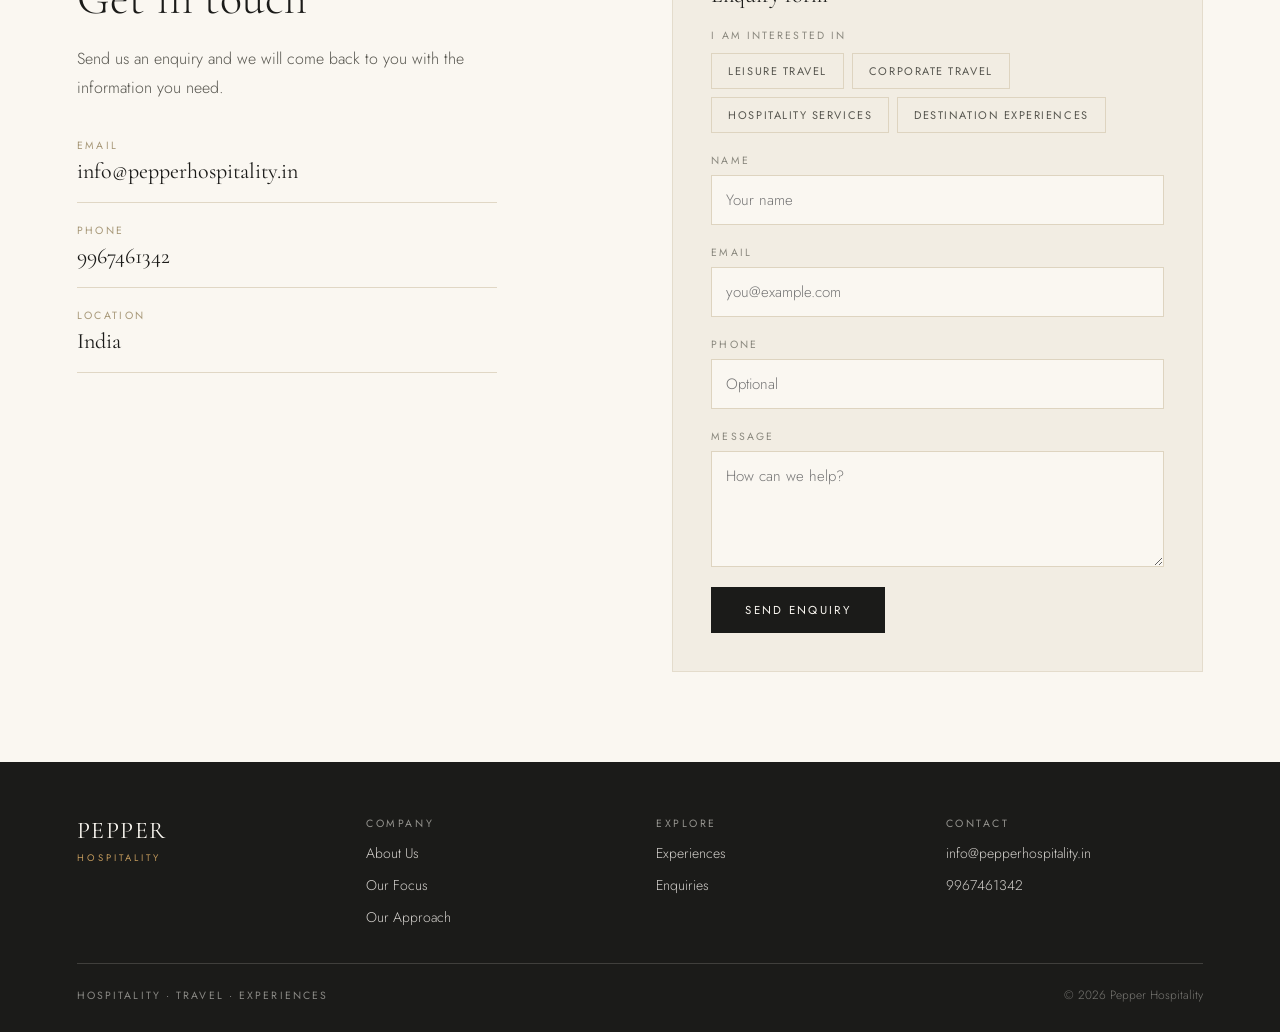
==== commit c5fe99bf: "Add mobile navigation toggle and menu for improved accessibility" ====
--- a/index.html
+++ b/index.html
@@ -13,6 +13,9 @@
 <body>
 
 <header class="site-header">
+  <button type="button" class="nav-toggle" aria-label="Open menu" aria-expanded="false" aria-controls="mobile-menu">
+    <span></span><span></span><span></span>
+  </button>
   <nav class="nav-links">
     <a href="#about">About</a>
     <a href="#focus">Services</a>
@@ -26,6 +29,13 @@
     <a href="#approach">Approach</a>
     <a href="#contact" class="btn-enquire">Enquire</a>
   </div>
+  <nav id="mobile-menu" class="mobile-menu">
+    <a href="#about">About</a>
+    <a href="#focus">Services</a>
+    <a href="#experiences">Experiences</a>
+    <a href="#approach">Approach</a>
+    <a href="#contact" class="mobile-menu-cta">Enquire</a>
+  </nav>
 </header>
 
 <section id="top" class="hero">
--- a/assets/style.css
+++ b/assets/style.css
@@ -117,6 +117,64 @@
 }
 .btn-enquire:hover { background: var(--accent); color: var(--bg); }
 
+.nav-toggle {
+  display: none;
+  flex-direction: column;
+  justify-content: center;
+  gap: 5px;
+  width: 34px;
+  height: 34px;
+  padding: 0;
+  background: transparent;
+  border: 0;
+  cursor: pointer;
+  justify-self: start;
+}
+
+.nav-toggle span {
+  display: block;
+  width: 100%;
+  height: 1.5px;
+  background: var(--text);
+  transition: transform 200ms ease, opacity 200ms ease;
+}
+
+.nav-toggle.open span:nth-child(1) { transform: translateY(6.5px) rotate(45deg); }
+.nav-toggle.open span:nth-child(2) { opacity: 0; }
+.nav-toggle.open span:nth-child(3) { transform: translateY(-6.5px) rotate(-45deg); }
+
+.mobile-menu {
+  display: none;
+  position: absolute;
+  top: 100%;
+  left: 0;
+  right: 0;
+  flex-direction: column;
+  background: var(--bg);
+  border-bottom: 1px solid var(--border);
+  padding: 4px clamp(20px, 5vw, 64px) 12px;
+}
+
+.mobile-menu.open { display: flex; }
+
+.mobile-menu a {
+  padding: 15px 0;
+  border-bottom: 1px solid var(--border);
+  font-size: 12.5px;
+  letter-spacing: 0.16em;
+  text-transform: uppercase;
+  color: var(--text-muted);
+}
+.mobile-menu a:hover { color: var(--accent); }
+.mobile-menu a:last-child { border-bottom: 0; }
+.mobile-menu a.mobile-menu-cta { color: var(--accent); }
+
+@media (max-width: 760px) {
+  .nav-links { display: none; }
+  .nav-right a:not(.btn-enquire) { display: none; }
+  .nav-toggle { display: flex; }
+}
+
 /* ---------- Hero ---------- */
 
 .hero {
